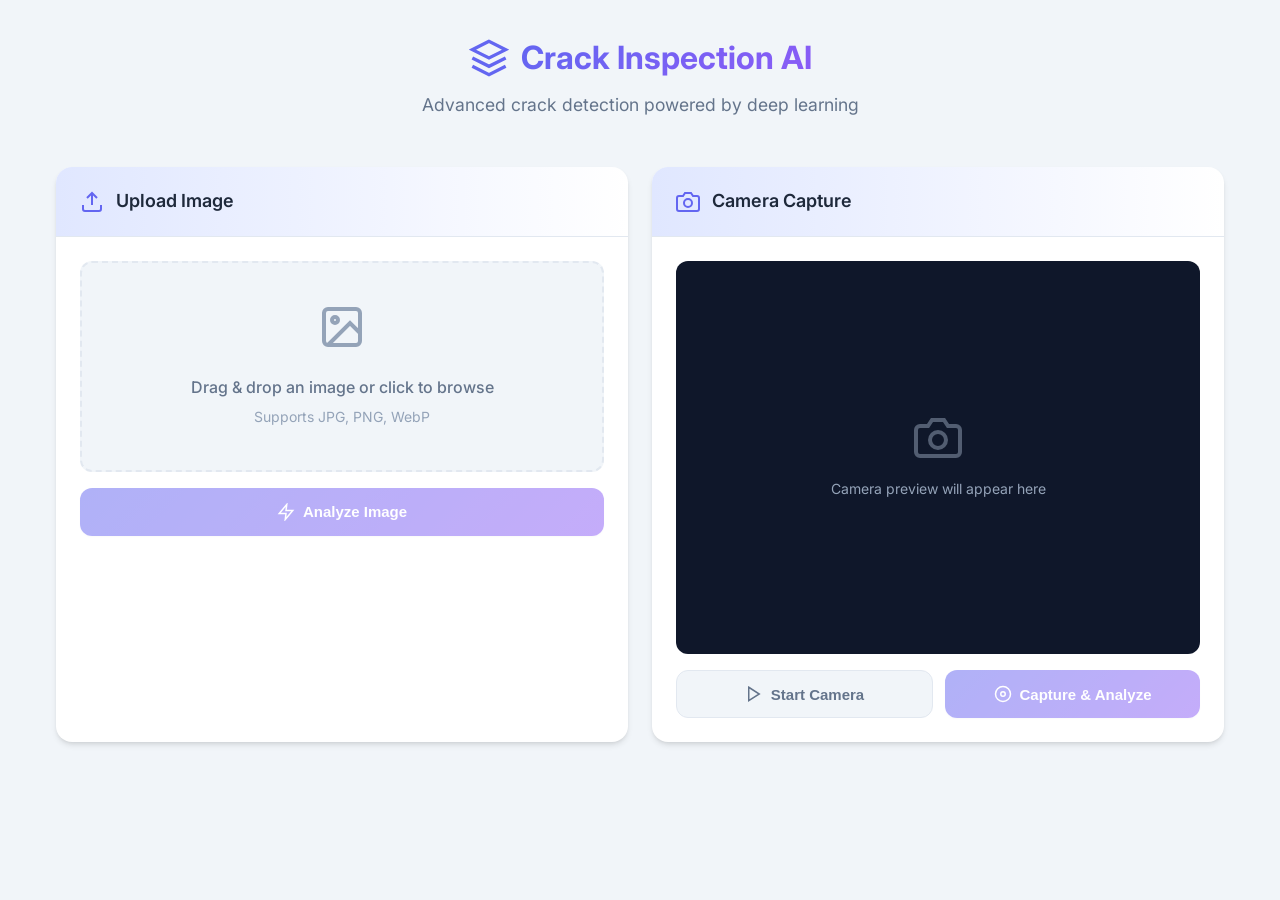
==== webapp/index.html @ b61a6957 "cross fix and web app" ====
<!DOCTYPE html>
<html lang="en">
<head>
    <meta charset="UTF-8">
    <meta name="viewport" content="width=device-width, initial-scale=1.0">
    <title>Crack Inspection AI</title>
    <link rel="stylesheet" href="styles.css">
    <link rel="preconnect" href="https://fonts.googleapis.com">
    <link rel="preconnect" href="https://fonts.gstatic.com" crossorigin>
    <link href="https://fonts.googleapis.com/css2?family=Inter:wght@400;500;600;700&display=swap" rel="stylesheet">
</head>
<body>
    <div class="container">
        <header class="header">
            <div class="logo">
                <svg class="logo-icon" viewBox="0 0 24 24" fill="none" stroke="currentColor" stroke-width="2">
                    <path d="M12 2L2 7l10 5 10-5-10-5z"/>
                    <path d="M2 17l10 5 10-5"/>
                    <path d="M2 12l10 5 10-5"/>
                </svg>
                <h1>Crack Inspection AI</h1>
            </div>
            <p class="subtitle">Advanced crack detection powered by deep learning</p>
        </header>

        <main class="main-content">
            <div class="cards-grid">
                <!-- Upload Section -->
                <div class="card">
                    <div class="card-header">
                        <svg class="card-icon" viewBox="0 0 24 24" fill="none" stroke="currentColor" stroke-width="2">
                            <path d="M21 15v4a2 2 0 0 1-2 2H5a2 2 0 0 1-2-2v-4"/>
                            <polyline points="17 8 12 3 7 8"/>
                            <line x1="12" y1="3" x2="12" y2="15"/>
                        </svg>
                        <h2>Upload Image</h2>
                    </div>
                    <div class="card-body">
                        <div class="upload-area" id="uploadArea">
                            <input type="file" id="fileInput" accept="image/*" hidden>
                            <svg class="upload-icon" viewBox="0 0 24 24" fill="none" stroke="currentColor" stroke-width="2">
                                <rect x="3" y="3" width="18" height="18" rx="2" ry="2"/>
                                <circle cx="8.5" cy="8.5" r="1.5"/>
                                <polyline points="21 15 16 10 5 21"/>
                            </svg>
                            <p>Drag & drop an image or click to browse</p>
                            <span class="upload-hint">Supports JPG, PNG, WebP</span>
                        </div>
                        <div class="preview-container" id="uploadPreview" hidden>
                            <img id="previewImage" alt="Preview">
                            <button class="btn btn-secondary btn-small" id="clearUpload">
                                <svg viewBox="0 0 24 24" fill="none" stroke="currentColor" stroke-width="2">
                                    <line x1="18" y1="6" x2="6" y2="18"/>
                                    <line x1="6" y1="6" x2="18" y2="18"/>
                                </svg>
                                Clear
                            </button>
                        </div>
                        <button class="btn btn-primary" id="analyzeUpload" disabled>
                            <svg viewBox="0 0 24 24" fill="none" stroke="currentColor" stroke-width="2">
                                <polygon points="13 2 3 14 12 14 11 22 21 10 12 10 13 2"/>
                            </svg>
                            Analyze Image
                        </button>
                    </div>
                </div>

                <!-- Camera Section -->
                <div class="card">
                    <div class="card-header">
                        <svg class="card-icon" viewBox="0 0 24 24" fill="none" stroke="currentColor" stroke-width="2">
                            <path d="M23 19a2 2 0 0 1-2 2H3a2 2 0 0 1-2-2V8a2 2 0 0 1 2-2h4l2-3h6l2 3h4a2 2 0 0 1 2 2z"/>
                            <circle cx="12" cy="13" r="4"/>
                        </svg>
                        <h2>Camera Capture</h2>
                    </div>
                    <div class="card-body">
                        <div class="camera-container">
                            <video id="cameraPreview" autoplay playsinline></video>
                            <canvas id="cameraCanvas" hidden></canvas>
                            <div class="camera-placeholder" id="cameraPlaceholder">
                                <svg viewBox="0 0 24 24" fill="none" stroke="currentColor" stroke-width="2">
                                    <path d="M23 19a2 2 0 0 1-2 2H3a2 2 0 0 1-2-2V8a2 2 0 0 1 2-2h4l2-3h6l2 3h4a2 2 0 0 1 2 2z"/>
                                    <circle cx="12" cy="13" r="4"/>
                                </svg>
                                <p>Camera preview will appear here</p>
                            </div>
                        </div>
                        <div class="camera-controls">
                            <button class="btn btn-secondary" id="startCamera">
                                <svg viewBox="0 0 24 24" fill="none" stroke="currentColor" stroke-width="2">
                                    <polygon points="5 3 19 12 5 21 5 3"/>
                                </svg>
                                Start Camera
                            </button>
                            <button class="btn btn-primary" id="captureAnalyze" disabled>
                                <svg viewBox="0 0 24 24" fill="none" stroke="currentColor" stroke-width="2">
                                    <circle cx="12" cy="12" r="10"/>
                                    <circle cx="12" cy="12" r="3"/>
                                </svg>
                                Capture & Analyze
                            </button>
                        </div>
                    </div>
                </div>
            </div>

            <!-- Results Section -->
            <div class="card result-card" id="resultCard" hidden>
                <div class="card-header">
                    <svg class="card-icon" viewBox="0 0 24 24" fill="none" stroke="currentColor" stroke-width="2">
                        <path d="M22 11.08V12a10 10 0 1 1-5.93-9.14"/>
                        <polyline points="22 4 12 14.01 9 11.01"/>
                    </svg>
                    <h2>Detection Result</h2>
                </div>
                <div class="card-body">
                    <div class="result-image-container">
                        <img id="resultImage" alt="Detection Result">
                    </div>
                    <button class="btn btn-secondary" id="downloadResult">
                        <svg viewBox="0 0 24 24" fill="none" stroke="currentColor" stroke-width="2">
                            <path d="M21 15v4a2 2 0 0 1-2 2H5a2 2 0 0 1-2-2v-4"/>
                            <polyline points="7 10 12 15 17 10"/>
                            <line x1="12" y1="15" x2="12" y2="3"/>
                        </svg>
                        Download Result
                    </button>
                </div>
            </div>
        </main>

        <!-- Loading Overlay -->
        <div class="loading-overlay" id="loadingOverlay" hidden>
            <div class="loading-content">
                <div class="spinner"></div>
                <p>Analyzing image...</p>
                <span>This may take a few seconds</span>
            </div>
        </div>

        <!-- Error Toast -->
        <div class="toast" id="errorToast" hidden>
            <svg viewBox="0 0 24 24" fill="none" stroke="currentColor" stroke-width="2">
                <circle cx="12" cy="12" r="10"/>
                <line x1="15" y1="9" x2="9" y2="15"/>
                <line x1="9" y1="9" x2="15" y2="15"/>
            </svg>
            <span id="errorMessage">An error occurred</span>
        </div>
    </div>

    <script src="script.js"></script>
</body>
</html>
---- webapp/styles.css ----
/* CSS Variables */
:root {
    --primary: #6366f1;
    --primary-hover: #4f46e5;
    --primary-light: #e0e7ff;
    --secondary: #64748b;
    --secondary-hover: #475569;
    --success: #10b981;
    --error: #ef4444;
    --background: #f1f5f9;
    --surface: #ffffff;
    --text-primary: #1e293b;
    --text-secondary: #64748b;
    --text-muted: #94a3b8;
    --border: #e2e8f0;
    --shadow-sm: 0 1px 2px 0 rgb(0 0 0 / 0.05);
    --shadow: 0 4px 6px -1px rgb(0 0 0 / 0.1), 0 2px 4px -2px rgb(0 0 0 / 0.1);
    --shadow-lg: 0 10px 15px -3px rgb(0 0 0 / 0.1), 0 4px 6px -4px rgb(0 0 0 / 0.1);
    --shadow-xl: 0 20px 25px -5px rgb(0 0 0 / 0.1), 0 8px 10px -6px rgb(0 0 0 / 0.1);
    --radius: 12px;
    --radius-lg: 16px;
    --transition: all 0.2s ease;
}

/* Reset & Base */
*, *::before, *::after {
    box-sizing: border-box;
    margin: 0;
    padding: 0;
}

html {
    font-size: 16px;
    -webkit-font-smoothing: antialiased;
    -moz-osx-font-smoothing: grayscale;
}

body {
    font-family: 'Inter', -apple-system, BlinkMacSystemFont, 'Segoe UI', Roboto, sans-serif;
    background: var(--background);
    color: var(--text-primary);
    line-height: 1.6;
    min-height: 100vh;
}

/* Container */
.container {
    max-width: 1200px;
    margin: 0 auto;
    padding: 2rem 1rem;
}

/* Header */
.header {
    text-align: center;
    margin-bottom: 3rem;
}

.logo {
    display: flex;
    align-items: center;
    justify-content: center;
    gap: 0.75rem;
    margin-bottom: 0.5rem;
}

.logo-icon {
    width: 40px;
    height: 40px;
    color: var(--primary);
}

.logo h1 {
    font-size: 2rem;
    font-weight: 700;
    background: linear-gradient(135deg, var(--primary) 0%, #8b5cf6 100%);
    -webkit-background-clip: text;
    -webkit-text-fill-color: transparent;
    background-clip: text;
}

.subtitle {
    color: var(--text-secondary);
    font-size: 1.1rem;
}

/* Main Content */
.main-content {
    display: flex;
    flex-direction: column;
    gap: 2rem;
}

/* Cards Grid */
.cards-grid {
    display: grid;
    grid-template-columns: repeat(auto-fit, minmax(320px, 1fr));
    gap: 1.5rem;
}

/* Card */
.card {
    background: var(--surface);
    border-radius: var(--radius-lg);
    box-shadow: var(--shadow);
    overflow: hidden;
    transition: var(--transition);
}

.card:hover {
    box-shadow: var(--shadow-lg);
}

.card-header {
    display: flex;
    align-items: center;
    gap: 0.75rem;
    padding: 1.25rem 1.5rem;
    border-bottom: 1px solid var(--border);
    background: linear-gradient(to right, var(--primary-light), transparent);
}

.card-icon {
    width: 24px;
    height: 24px;
    color: var(--primary);
}

.card-header h2 {
    font-size: 1.125rem;
    font-weight: 600;
    color: var(--text-primary);
}

.card-body {
    padding: 1.5rem;
    display: flex;
    flex-direction: column;
    gap: 1rem;
}

/* Upload Area */
.upload-area {
    border: 2px dashed var(--border);
    border-radius: var(--radius);
    padding: 2.5rem 1.5rem;
    text-align: center;
    cursor: pointer;
    transition: var(--transition);
    background: var(--background);
}

.upload-area:hover {
    border-color: var(--primary);
    background: var(--primary-light);
}

.upload-area.dragover {
    border-color: var(--primary);
    background: var(--primary-light);
    transform: scale(1.02);
}

.upload-icon {
    width: 48px;
    height: 48px;
    color: var(--text-muted);
    margin-bottom: 1rem;
}

.upload-area p {
    color: var(--text-secondary);
    font-weight: 500;
    margin-bottom: 0.25rem;
}

.upload-hint {
    font-size: 0.875rem;
    color: var(--text-muted);
}

/* Preview Container */
.preview-container {
    position: relative;
    border-radius: var(--radius);
    overflow: hidden;
    background: var(--background);
}

.preview-container img {
    width: 100%;
    height: 200px;
    object-fit: contain;
    display: block;
}

.preview-container .btn-small {
    position: absolute;
    top: 0.5rem;
    right: 0.5rem;
}

/* Camera */
.camera-container {
    position: relative;
    border-radius: var(--radius);
    overflow: hidden;
    background: #0f172a;
    aspect-ratio: 4/3;
}

.camera-container video {
    width: 100%;
    height: 100%;
    object-fit: cover;
    display: block;
}

.camera-placeholder {
    position: absolute;
    inset: 0;
    display: flex;
    flex-direction: column;
    align-items: center;
    justify-content: center;
    color: var(--text-muted);
}

.camera-placeholder svg {
    width: 48px;
    height: 48px;
    margin-bottom: 1rem;
    opacity: 0.5;
}

.camera-placeholder p {
    font-size: 0.875rem;
}

.camera-controls {
    display: flex;
    gap: 0.75rem;
}

.camera-controls .btn {
    flex: 1;
}

/* Buttons */
.btn {
    display: inline-flex;
    align-items: center;
    justify-content: center;
    gap: 0.5rem;
    padding: 0.875rem 1.5rem;
    font-size: 0.9375rem;
    font-weight: 600;
    border: none;
    border-radius: var(--radius);
    cursor: pointer;
    transition: var(--transition);
    text-decoration: none;
    min-height: 48px;
}

.btn svg {
    width: 18px;
    height: 18px;
}

.btn-primary {
    background: linear-gradient(135deg, var(--primary) 0%, #8b5cf6 100%);
    color: white;
    box-shadow: var(--shadow-sm);
}

.btn-primary:hover:not(:disabled) {
    transform: translateY(-2px);
    box-shadow: var(--shadow);
}

.btn-primary:active:not(:disabled) {
    transform: translateY(0);
}

.btn-secondary {
    background: var(--background);
    color: var(--text-secondary);
    border: 1px solid var(--border);
}

.btn-secondary:hover:not(:disabled) {
    background: var(--border);
    color: var(--text-primary);
}

.btn-small {
    padding: 0.5rem 0.75rem;
    font-size: 0.8125rem;
    min-height: auto;
}

.btn-small svg {
    width: 14px;
    height: 14px;
}

.btn:disabled {
    opacity: 0.5;
    cursor: not-allowed;
}

/* Result Card */
.result-card {
    border: 2px solid var(--success);
}

.result-card .card-header {
    background: linear-gradient(to right, #d1fae5, transparent);
}

.result-card .card-icon {
    color: var(--success);
}

.result-image-container {
    border-radius: var(--radius);
    overflow: hidden;
    background: var(--background);
}

.result-image-container img {
    width: 100%;
    max-height: 500px;
    object-fit: contain;
    display: block;
}

/* Loading Overlay */
.loading-overlay {
    position: fixed;
    inset: 0;
    background: rgba(15, 23, 42, 0.8);
    backdrop-filter: blur(4px);
    display: flex;
    align-items: center;
    justify-content: center;
    z-index: 1000;
}

.loading-overlay[hidden] {
    display: none;
}

.loading-content {
    background: var(--surface);
    padding: 2.5rem;
    border-radius: var(--radius-lg);
    text-align: center;
    box-shadow: var(--shadow-xl);
}

.spinner {
    width: 48px;
    height: 48px;
    border: 4px solid var(--border);
    border-top-color: var(--primary);
    border-radius: 50%;
    animation: spin 1s linear infinite;
    margin: 0 auto 1rem;
}

@keyframes spin {
    to {
        transform: rotate(360deg);
    }
}

.loading-content p {
    font-weight: 600;
    color: var(--text-primary);
    margin-bottom: 0.25rem;
}

.loading-content span {
    font-size: 0.875rem;
    color: var(--text-muted);
}

/* Toast */
.toast {
    position: fixed;
    bottom: 2rem;
    left: 50%;
    transform: translateX(-50%);
    background: var(--error);
    color: white;
    padding: 1rem 1.5rem;
    border-radius: var(--radius);
    display: flex;
    align-items: center;
    gap: 0.75rem;
    box-shadow: var(--shadow-lg);
    z-index: 1001;
    animation: slideUp 0.3s ease;
}

.toast[hidden] {
    display: none;
}

.toast svg {
    width: 20px;
    height: 20px;
    flex-shrink: 0;
}

@keyframes slideUp {
    from {
        transform: translateX(-50%) translateY(100%);
        opacity: 0;
    }
    to {
        transform: translateX(-50%) translateY(0);
        opacity: 1;
    }
}

/* Responsive */
@media (max-width: 768px) {
    .container {
        padding: 1.5rem 1rem;
    }

    .header {
        margin-bottom: 2rem;
    }

    .logo h1 {
        font-size: 1.5rem;
    }

    .logo-icon {
        width: 32px;
        height: 32px;
    }

    .subtitle {
        font-size: 0.9375rem;
    }

    .cards-grid {
        grid-template-columns: 1fr;
    }

    .card-header {
        padding: 1rem 1.25rem;
    }

    .card-body {
        padding: 1.25rem;
    }

    .upload-area {
        padding: 2rem 1rem;
    }

    .camera-controls {
        flex-direction: column;
    }

    .btn {
        padding: 1rem 1.25rem;
    }
}

@media (max-width: 480px) {
    .logo {
        flex-direction: column;
        gap: 0.5rem;
    }

    .toast {
        left: 1rem;
        right: 1rem;
        transform: none;
        bottom: 1rem;
    }

    @keyframes slideUp {
        from {
            transform: translateY(100%);
            opacity: 0;
        }
        to {
            transform: translateY(0);
            opacity: 1;
        }
    }
}

/* Accessibility */
@media (prefers-reduced-motion: reduce) {
    *, *::before, *::after {
        animation-duration: 0.01ms !important;
        animation-iteration-count: 1 !important;
        transition-duration: 0.01ms !important;
    }
}

/* Focus States */
.btn:focus-visible,
.upload-area:focus-visible {
    outline: 2px solid var(--primary);
    outline-offset: 2px;
}

/* Dark Mode Support */
@media (prefers-color-scheme: dark) {
    :root {
        --background: #0f172a;
        --surface: #1e293b;
        --text-primary: #f1f5f9;
        --text-secondary: #94a3b8;
        --text-muted: #64748b;
        --border: #334155;
        --primary-light: rgba(99, 102, 241, 0.2);
    }

    .camera-container {
        background: #020617;
    }

    .result-card .card-header {
        background: linear-gradient(to right, rgba(16, 185, 129, 0.2), transparent);
    }
}
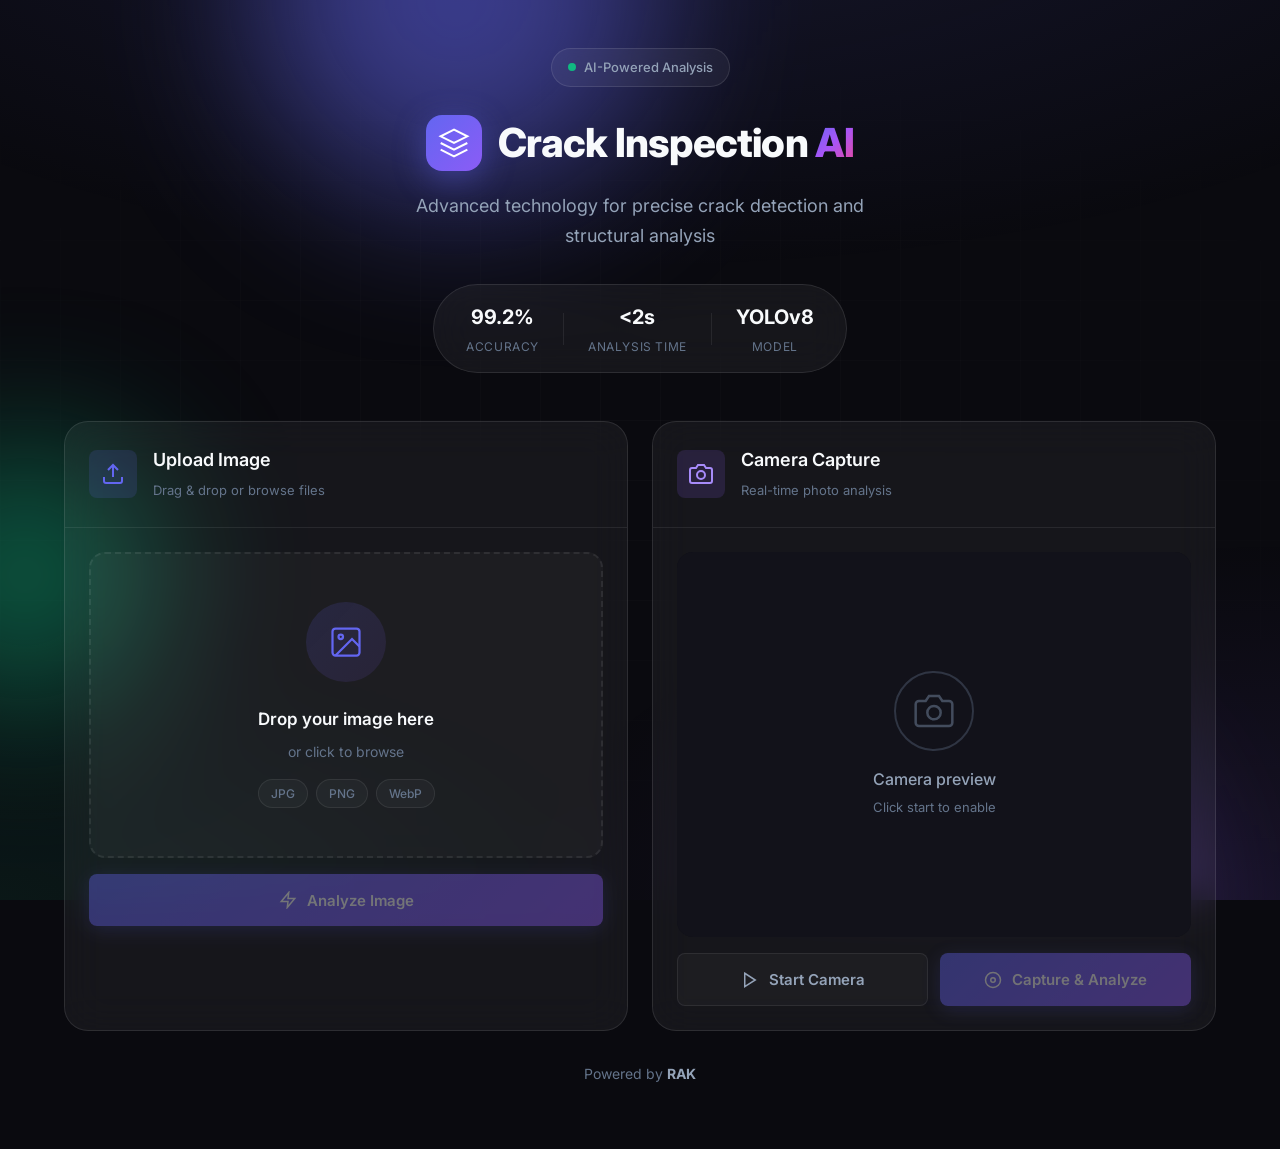
==== commit e0d5db39: "Dockerize Web App and API" ====
--- a/webapp/index.html
+++ b/webapp/index.html
@@ -1,155 +1,318 @@
-<!DOCTYPE html>
+<!doctype html>
 <html lang="en">
-<head>
-    <meta charset="UTF-8">
-    <meta name="viewport" content="width=device-width, initial-scale=1.0">
-    <title>Crack Inspection AI</title>
-    <link rel="stylesheet" href="styles.css">
-    <link rel="preconnect" href="https://fonts.googleapis.com">
-    <link rel="preconnect" href="https://fonts.gstatic.com" crossorigin>
-    <link href="https://fonts.googleapis.com/css2?family=Inter:wght@400;500;600;700&display=swap" rel="stylesheet">
-</head>
-<body>
+  <head>
+    <meta charset="UTF-8" />
+    <meta name="viewport" content="width=device-width, initial-scale=1.0" />
+    <title>Crack Inspection AI - Intelligent Defect Detection</title>
+    <link rel="stylesheet" href="styles.css" />
+    <link rel="preconnect" href="https://fonts.googleapis.com" />
+    <link rel="preconnect" href="https://fonts.gstatic.com" crossorigin />
+    <link
+      href="https://fonts.googleapis.com/css2?family=Inter:wght@300;400;500;600;700;800&display=swap"
+      rel="stylesheet"
+    />
+  </head>
+  <body>
+    <!-- Animated Background -->
+    <div class="bg-animation">
+      <div class="bg-gradient"></div>
+      <div class="bg-grid"></div>
+      <div class="floating-orbs">
+        <div class="orb orb-1"></div>
+        <div class="orb orb-2"></div>
+        <div class="orb orb-3"></div>
+      </div>
+    </div>
+
     <div class="container">
-        <header class="header">
-            <div class="logo">
-                <svg class="logo-icon" viewBox="0 0 24 24" fill="none" stroke="currentColor" stroke-width="2">
-                    <path d="M12 2L2 7l10 5 10-5-10-5z"/>
-                    <path d="M2 17l10 5 10-5"/>
-                    <path d="M2 12l10 5 10-5"/>
-                </svg>
-                <h1>Crack Inspection AI</h1>
-            </div>
-            <p class="subtitle">Advanced crack detection powered by deep learning</p>
-        </header>
-
-        <main class="main-content">
-            <div class="cards-grid">
-                <!-- Upload Section -->
-                <div class="card">
-                    <div class="card-header">
-                        <svg class="card-icon" viewBox="0 0 24 24" fill="none" stroke="currentColor" stroke-width="2">
-                            <path d="M21 15v4a2 2 0 0 1-2 2H5a2 2 0 0 1-2-2v-4"/>
-                            <polyline points="17 8 12 3 7 8"/>
-                            <line x1="12" y1="3" x2="12" y2="15"/>
-                        </svg>
-                        <h2>Upload Image</h2>
+      <!-- Header -->
+      <header class="header">
+        <div class="badge">
+          <span class="badge-dot"></span>
+          AI-Powered Analysis
+        </div>
+        <div class="logo">
+          <div class="logo-icon-wrapper">
+            <svg
+              class="logo-icon"
+              viewBox="0 0 24 24"
+              fill="none"
+              stroke="currentColor"
+              stroke-width="1.5"
+            >
+              <path d="M12 2L2 7l10 5 10-5-10-5z" />
+              <path d="M2 17l10 5 10-5" />
+              <path d="M2 12l10 5 10-5" />
+            </svg>
+          </div>
+          <h1>Crack Inspection <span>AI</span></h1>
+        </div>
+        <p class="subtitle">
+          Advanced technology for precise crack detection and structural analysis
+        </p>
+
+        <!-- Stats -->
+        <div class="stats-bar">
+          <div class="stat">
+            <span class="stat-value">99.2%</span>
+            <span class="stat-label">Accuracy</span>
+          </div>
+          <div class="stat-divider"></div>
+          <div class="stat">
+            <span class="stat-value">&lt;2s</span>
+            <span class="stat-label">Analysis Time</span>
+          </div>
+          <div class="stat-divider"></div>
+          <div class="stat">
+            <span class="stat-value">YOLOv8</span>
+            <span class="stat-label">Model</span>
+          </div>
+        </div>
+      </header>
+
+      <main class="main-content">
+        <div class="cards-grid">
+          <!-- Upload Section -->
+          <div class="card glass-card">
+            <div class="card-glow"></div>
+            <div class="card-header">
+              <div class="card-icon-wrapper">
+                <svg
+                  class="card-icon"
+                  viewBox="0 0 24 24"
+                  fill="none"
+                  stroke="currentColor"
+                  stroke-width="2"
+                >
+                  <path d="M21 15v4a2 2 0 0 1-2 2H5a2 2 0 0 1-2-2v-4" />
+                  <polyline points="17 8 12 3 7 8" />
+                  <line x1="12" y1="3" x2="12" y2="15" />
+                </svg>
+              </div>
+              <div class="card-title-group">
+                <h2>Upload Image</h2>
+                <span class="card-subtitle">Drag & drop or browse files</span>
+              </div>
+            </div>
+            <div class="card-body">
+              <div class="upload-area" id="uploadArea">
+                <input type="file" id="fileInput" accept="image/*" hidden />
+                <div class="upload-icon-wrapper">
+                  <svg
+                    class="upload-icon"
+                    viewBox="0 0 24 24"
+                    fill="none"
+                    stroke="currentColor"
+                    stroke-width="1.5"
+                  >
+                    <rect x="3" y="3" width="18" height="18" rx="2" ry="2" />
+                    <circle cx="8.5" cy="8.5" r="1.5" />
+                    <polyline points="21 15 16 10 5 21" />
+                  </svg>
+                  <div class="upload-pulse"></div>
+                </div>
+                <p>Drop your image here</p>
+                <span class="upload-hint">or click to browse</span>
+                <div class="upload-formats">
+                  <span class="format-tag">JPG</span>
+                  <span class="format-tag">PNG</span>
+                  <span class="format-tag">WebP</span>
+                </div>
+              </div>
+              <div class="preview-container" id="uploadPreview" hidden>
+                <img id="previewImage" alt="Preview" />
+                <div class="preview-overlay">
+                  <button class="btn-icon" id="clearUpload" title="Remove image">
+                    <svg viewBox="0 0 24 24" fill="none" stroke="currentColor" stroke-width="2">
+                      <line x1="18" y1="6" x2="6" y2="18" />
+                      <line x1="6" y1="6" x2="18" y2="18" />
+                    </svg>
+                  </button>
+                </div>
+              </div>
+              <button class="btn btn-primary btn-glow" id="analyzeUpload" disabled>
+                <svg viewBox="0 0 24 24" fill="none" stroke="currentColor" stroke-width="2">
+                  <polygon points="13 2 3 14 12 14 11 22 21 10 12 10 13 2" />
+                </svg>
+                <span>Analyze Image</span>
+                <div class="btn-shine"></div>
+              </button>
+            </div>
+          </div>
+
+          <!-- Camera Section -->
+          <div class="card glass-card">
+            <div class="card-glow"></div>
+            <div class="card-header">
+              <div class="card-icon-wrapper camera-icon">
+                <svg
+                  class="card-icon"
+                  viewBox="0 0 24 24"
+                  fill="none"
+                  stroke="currentColor"
+                  stroke-width="2"
+                >
+                  <path
+                    d="M23 19a2 2 0 0 1-2 2H3a2 2 0 0 1-2-2V8a2 2 0 0 1 2-2h4l2-3h6l2 3h4a2 2 0 0 1 2 2z"
+                  />
+                  <circle cx="12" cy="13" r="4" />
+                </svg>
+              </div>
+              <div class="card-title-group">
+                <h2>Camera Capture</h2>
+                <span class="card-subtitle">Real-time photo analysis</span>
+              </div>
+            </div>
+            <div class="card-body">
+              <div class="camera-container">
+                <video id="cameraPreview" autoplay playsinline></video>
+                <canvas id="cameraCanvas" hidden></canvas>
+                <div class="camera-frame">
+                  <div class="frame-corner tl"></div>
+                  <div class="frame-corner tr"></div>
+                  <div class="frame-corner bl"></div>
+                  <div class="frame-corner br"></div>
+                </div>
+                <div class="camera-placeholder" id="cameraPlaceholder">
+                  <div class="camera-icon-animated">
+                    <svg viewBox="0 0 24 24" fill="none" stroke="currentColor" stroke-width="1.5">
+                      <path
+                        d="M23 19a2 2 0 0 1-2 2H3a2 2 0 0 1-2-2V8a2 2 0 0 1 2-2h4l2-3h6l2 3h4a2 2 0 0 1 2 2z"
+                      />
+                      <circle cx="12" cy="13" r="4" />
+                    </svg>
+                    <div class="camera-rings">
+                      <div class="ring ring-1"></div>
+                      <div class="ring ring-2"></div>
                     </div>
-                    <div class="card-body">
-                        <div class="upload-area" id="uploadArea">
-                            <input type="file" id="fileInput" accept="image/*" hidden>
-                            <svg class="upload-icon" viewBox="0 0 24 24" fill="none" stroke="currentColor" stroke-width="2">
-                                <rect x="3" y="3" width="18" height="18" rx="2" ry="2"/>
-                                <circle cx="8.5" cy="8.5" r="1.5"/>
-                                <polyline points="21 15 16 10 5 21"/>
-                            </svg>
-                            <p>Drag & drop an image or click to browse</p>
-                            <span class="upload-hint">Supports JPG, PNG, WebP</span>
-                        </div>
-                        <div class="preview-container" id="uploadPreview" hidden>
-                            <img id="previewImage" alt="Preview">
-                            <button class="btn btn-secondary btn-small" id="clearUpload">
-                                <svg viewBox="0 0 24 24" fill="none" stroke="currentColor" stroke-width="2">
-                                    <line x1="18" y1="6" x2="6" y2="18"/>
-                                    <line x1="6" y1="6" x2="18" y2="18"/>
-                                </svg>
-                                Clear
-                            </button>
-                        </div>
-                        <button class="btn btn-primary" id="analyzeUpload" disabled>
-                            <svg viewBox="0 0 24 24" fill="none" stroke="currentColor" stroke-width="2">
-                                <polygon points="13 2 3 14 12 14 11 22 21 10 12 10 13 2"/>
-                            </svg>
-                            Analyze Image
-                        </button>
-                    </div>
-                </div>
-
-                <!-- Camera Section -->
-                <div class="card">
-                    <div class="card-header">
-                        <svg class="card-icon" viewBox="0 0 24 24" fill="none" stroke="currentColor" stroke-width="2">
-                            <path d="M23 19a2 2 0 0 1-2 2H3a2 2 0 0 1-2-2V8a2 2 0 0 1 2-2h4l2-3h6l2 3h4a2 2 0 0 1 2 2z"/>
-                            <circle cx="12" cy="13" r="4"/>
-                        </svg>
-                        <h2>Camera Capture</h2>
-                    </div>
-                    <div class="card-body">
-                        <div class="camera-container">
-                            <video id="cameraPreview" autoplay playsinline></video>
-                            <canvas id="cameraCanvas" hidden></canvas>
-                            <div class="camera-placeholder" id="cameraPlaceholder">
-                                <svg viewBox="0 0 24 24" fill="none" stroke="currentColor" stroke-width="2">
-                                    <path d="M23 19a2 2 0 0 1-2 2H3a2 2 0 0 1-2-2V8a2 2 0 0 1 2-2h4l2-3h6l2 3h4a2 2 0 0 1 2 2z"/>
-                                    <circle cx="12" cy="13" r="4"/>
-                                </svg>
-                                <p>Camera preview will appear here</p>
-                            </div>
-                        </div>
-                        <div class="camera-controls">
-                            <button class="btn btn-secondary" id="startCamera">
-                                <svg viewBox="0 0 24 24" fill="none" stroke="currentColor" stroke-width="2">
-                                    <polygon points="5 3 19 12 5 21 5 3"/>
-                                </svg>
-                                Start Camera
-                            </button>
-                            <button class="btn btn-primary" id="captureAnalyze" disabled>
-                                <svg viewBox="0 0 24 24" fill="none" stroke="currentColor" stroke-width="2">
-                                    <circle cx="12" cy="12" r="10"/>
-                                    <circle cx="12" cy="12" r="3"/>
-                                </svg>
-                                Capture & Analyze
-                            </button>
-                        </div>
-                    </div>
-                </div>
-            </div>
-
-            <!-- Results Section -->
-            <div class="card result-card" id="resultCard" hidden>
-                <div class="card-header">
-                    <svg class="card-icon" viewBox="0 0 24 24" fill="none" stroke="currentColor" stroke-width="2">
-                        <path d="M22 11.08V12a10 10 0 1 1-5.93-9.14"/>
-                        <polyline points="22 4 12 14.01 9 11.01"/>
-                    </svg>
-                    <h2>Detection Result</h2>
-                </div>
-                <div class="card-body">
-                    <div class="result-image-container">
-                        <img id="resultImage" alt="Detection Result">
-                    </div>
-                    <button class="btn btn-secondary" id="downloadResult">
-                        <svg viewBox="0 0 24 24" fill="none" stroke="currentColor" stroke-width="2">
-                            <path d="M21 15v4a2 2 0 0 1-2 2H5a2 2 0 0 1-2-2v-4"/>
-                            <polyline points="7 10 12 15 17 10"/>
-                            <line x1="12" y1="15" x2="12" y2="3"/>
-                        </svg>
-                        Download Result
-                    </button>
-                </div>
-            </div>
-        </main>
-
-        <!-- Loading Overlay -->
-        <div class="loading-overlay" id="loadingOverlay" hidden>
-            <div class="loading-content">
-                <div class="spinner"></div>
-                <p>Analyzing image...</p>
-                <span>This may take a few seconds</span>
-            </div>
-        </div>
-
-        <!-- Error Toast -->
-        <div class="toast" id="errorToast" hidden>
-            <svg viewBox="0 0 24 24" fill="none" stroke="currentColor" stroke-width="2">
-                <circle cx="12" cy="12" r="10"/>
-                <line x1="15" y1="9" x2="9" y2="15"/>
-                <line x1="9" y1="9" x2="15" y2="15"/>
-            </svg>
-            <span id="errorMessage">An error occurred</span>
-        </div>
+                  </div>
+                  <p>Camera preview</p>
+                  <span>Click start to enable</span>
+                </div>
+              </div>
+              <div class="camera-controls">
+                <button class="btn btn-secondary" id="startCamera">
+                  <svg viewBox="0 0 24 24" fill="none" stroke="currentColor" stroke-width="2">
+                    <polygon points="5 3 19 12 5 21 5 3" />
+                  </svg>
+                  <span>Start Camera</span>
+                </button>
+                <button class="btn btn-primary btn-glow" id="captureAnalyze" disabled>
+                  <svg viewBox="0 0 24 24" fill="none" stroke="currentColor" stroke-width="2">
+                    <circle cx="12" cy="12" r="10" />
+                    <circle cx="12" cy="12" r="3" />
+                  </svg>
+                  <span>Capture & Analyze</span>
+                  <div class="btn-shine"></div>
+                </button>
+              </div>
+            </div>
+          </div>
+        </div>
+
+        <!-- Results Section -->
+        <div class="card glass-card result-card" id="resultCard" hidden>
+          <div class="card-glow success-glow"></div>
+          <div class="card-header result-header">
+            <div class="card-icon-wrapper success-icon">
+              <svg
+                class="card-icon"
+                viewBox="0 0 24 24"
+                fill="none"
+                stroke="currentColor"
+                stroke-width="2"
+              >
+                <path d="M22 11.08V12a10 10 0 1 1-5.93-9.14" />
+                <polyline points="22 4 12 14.01 9 11.01" />
+              </svg>
+            </div>
+            <div class="card-title-group">
+              <h2>Detection Result</h2>
+              <span class="card-subtitle success-text">Analysis complete</span>
+            </div>
+            <div class="result-badge">
+              <svg viewBox="0 0 24 24" fill="none" stroke="currentColor" stroke-width="2">
+                <path d="M12 22s8-4 8-10V5l-8-3-8 3v7c0 6 8 10 8 10z" />
+              </svg>
+              Processed
+            </div>
+          </div>
+          <div class="card-body">
+            <div class="result-image-container">
+              <img id="resultImage" alt="Detection Result" />
+              <div class="result-overlay">
+                <div class="scan-line"></div>
+              </div>
+            </div>
+            <div class="result-actions">
+              <button class="btn btn-secondary" id="downloadResult">
+                <svg viewBox="0 0 24 24" fill="none" stroke="currentColor" stroke-width="2">
+                  <path d="M21 15v4a2 2 0 0 1-2 2H5a2 2 0 0 1-2-2v-4" />
+                  <polyline points="7 10 12 15 17 10" />
+                  <line x1="12" y1="15" x2="12" y2="3" />
+                </svg>
+                <span>Download Result</span>
+              </button>
+              <button class="btn btn-outline" id="newAnalysis">
+                <svg viewBox="0 0 24 24" fill="none" stroke="currentColor" stroke-width="2">
+                  <polyline points="23 4 23 10 17 10" />
+                  <path d="M20.49 15a9 9 0 1 1-2.12-9.36L23 10" />
+                </svg>
+                <span>New Analysis</span>
+              </button>
+            </div>
+          </div>
+        </div>
+      </main>
+
+      <!-- Footer -->
+      <footer class="footer">
+        <p>Powered by <strong>RAK</strong></p>
+      </footer>
+
+      <!-- Loading Overlay -->
+      <div class="loading-overlay" id="loadingOverlay" hidden>
+        <div class="loading-content">
+          <div class="ai-loader">
+            <div class="loader-ring"></div>
+            <div class="loader-ring"></div>
+            <div class="loader-ring"></div>
+            <div class="loader-core">
+              <svg viewBox="0 0 24 24" fill="none" stroke="currentColor" stroke-width="2">
+                <polygon points="13 2 3 14 12 14 11 22 21 10 12 10 13 2" />
+              </svg>
+            </div>
+          </div>
+          <h3>Analyzing Image</h3>
+          <p>AI is processing your image...</p>
+          <div class="loading-progress">
+            <div class="progress-bar"></div>
+          </div>
+        </div>
+      </div>
+
+      <!-- Toast Notifications -->
+      <div class="toast error-toast" id="errorToast" hidden>
+        <div class="toast-icon">
+          <svg viewBox="0 0 24 24" fill="none" stroke="currentColor" stroke-width="2">
+            <circle cx="12" cy="12" r="10" />
+            <line x1="15" y1="9" x2="9" y2="15" />
+            <line x1="9" y1="9" x2="15" y2="15" />
+          </svg>
+        </div>
+        <div class="toast-content">
+          <strong>Error</strong>
+          <span id="errorMessage">An error occurred</span>
+        </div>
+        <button class="toast-close" id="closeToast">
+          <svg viewBox="0 0 24 24" fill="none" stroke="currentColor" stroke-width="2">
+            <line x1="18" y1="6" x2="6" y2="18" />
+            <line x1="6" y1="6" x2="18" y2="18" />
+          </svg>
+        </button>
+      </div>
     </div>
 
     <script src="script.js"></script>
-</body>
+  </body>
 </html>
--- a/webapp/styles.css
+++ b/webapp/styles.css
@@ -1,537 +1,1230 @@
 /* CSS Variables */
 :root {
-    --primary: #6366f1;
-    --primary-hover: #4f46e5;
-    --primary-light: #e0e7ff;
-    --secondary: #64748b;
-    --secondary-hover: #475569;
-    --success: #10b981;
-    --error: #ef4444;
-    --background: #f1f5f9;
-    --surface: #ffffff;
-    --text-primary: #1e293b;
-    --text-secondary: #64748b;
-    --text-muted: #94a3b8;
-    --border: #e2e8f0;
-    --shadow-sm: 0 1px 2px 0 rgb(0 0 0 / 0.05);
-    --shadow: 0 4px 6px -1px rgb(0 0 0 / 0.1), 0 2px 4px -2px rgb(0 0 0 / 0.1);
-    --shadow-lg: 0 10px 15px -3px rgb(0 0 0 / 0.1), 0 4px 6px -4px rgb(0 0 0 / 0.1);
-    --shadow-xl: 0 20px 25px -5px rgb(0 0 0 / 0.1), 0 8px 10px -6px rgb(0 0 0 / 0.1);
-    --radius: 12px;
-    --radius-lg: 16px;
-    --transition: all 0.2s ease;
+  --primary: #6366f1;
+  --primary-hover: #4f46e5;
+  --primary-light: rgba(99, 102, 241, 0.15);
+  --primary-glow: rgba(99, 102, 241, 0.4);
+  --secondary: #64748b;
+  --secondary-hover: #475569;
+  --success: #10b981;
+  --success-light: rgba(16, 185, 129, 0.15);
+  --success-glow: rgba(16, 185, 129, 0.4);
+  --error: #ef4444;
+  --error-light: rgba(239, 68, 68, 0.15);
+  --warning: #f59e0b;
+  --background: #0a0a0f;
+  --background-secondary: #12121a;
+  --surface: rgba(255, 255, 255, 0.03);
+  --surface-hover: rgba(255, 255, 255, 0.06);
+  --glass: rgba(255, 255, 255, 0.05);
+  --glass-border: rgba(255, 255, 255, 0.1);
+  --text-primary: #f8fafc;
+  --text-secondary: #94a3b8;
+  --text-muted: #64748b;
+  --border: rgba(255, 255, 255, 0.08);
+  --shadow-color: rgba(0, 0, 0, 0.5);
+  --radius: 16px;
+  --radius-lg: 24px;
+  --radius-sm: 8px;
+  --transition: all 0.3s cubic-bezier(0.4, 0, 0.2, 1);
+  --transition-fast: all 0.15s ease;
 }
 
 /* Reset & Base */
-*, *::before, *::after {
-    box-sizing: border-box;
-    margin: 0;
-    padding: 0;
+*,
+*::before,
+*::after {
+  box-sizing: border-box;
+  margin: 0;
+  padding: 0;
 }
 
 html {
-    font-size: 16px;
-    -webkit-font-smoothing: antialiased;
-    -moz-osx-font-smoothing: grayscale;
+  font-size: 16px;
+  -webkit-font-smoothing: antialiased;
+  -moz-osx-font-smoothing: grayscale;
+  scroll-behavior: smooth;
 }
 
 body {
-    font-family: 'Inter', -apple-system, BlinkMacSystemFont, 'Segoe UI', Roboto, sans-serif;
-    background: var(--background);
-    color: var(--text-primary);
-    line-height: 1.6;
-    min-height: 100vh;
+  font-family:
+    "Inter",
+    -apple-system,
+    BlinkMacSystemFont,
+    "Segoe UI",
+    Roboto,
+    sans-serif;
+  background: var(--background);
+  color: var(--text-primary);
+  line-height: 1.6;
+  min-height: 100vh;
+  overflow-x: hidden;
+}
+
+/* Animated Background */
+.bg-animation {
+  position: fixed;
+  inset: 0;
+  z-index: -1;
+  overflow: hidden;
+}
+
+.bg-gradient {
+  position: absolute;
+  inset: 0;
+  background:
+    radial-gradient(ellipse 80% 50% at 50% -20%, rgba(99, 102, 241, 0.15), transparent),
+    radial-gradient(ellipse 60% 40% at 100% 100%, rgba(139, 92, 246, 0.1), transparent),
+    radial-gradient(ellipse 50% 30% at 0% 100%, rgba(16, 185, 129, 0.08), transparent);
+}
+
+.bg-grid {
+  position: absolute;
+  inset: 0;
+  background-image:
+    linear-gradient(rgba(255, 255, 255, 0.02) 1px, transparent 1px),
+    linear-gradient(90deg, rgba(255, 255, 255, 0.02) 1px, transparent 1px);
+  background-size: 60px 60px;
+  mask-image: radial-gradient(ellipse 80% 60% at 50% 50%, black, transparent);
+}
+
+.floating-orbs {
+  position: absolute;
+  inset: 0;
+  pointer-events: none;
+}
+
+.orb {
+  position: absolute;
+  border-radius: 50%;
+  filter: blur(80px);
+  opacity: 0.5;
+  animation: float 20s ease-in-out infinite;
+}
+
+.orb-1 {
+  width: 400px;
+  height: 400px;
+  background: var(--primary);
+  top: -200px;
+  left: 20%;
+  animation-delay: 0s;
+}
+
+.orb-2 {
+  width: 300px;
+  height: 300px;
+  background: #8b5cf6;
+  bottom: -150px;
+  right: 10%;
+  animation-delay: -7s;
+}
+
+.orb-3 {
+  width: 250px;
+  height: 250px;
+  background: var(--success);
+  top: 50%;
+  left: -100px;
+  animation-delay: -14s;
+}
+
+@keyframes float {
+  0%,
+  100% {
+    transform: translate(0, 0) scale(1);
+  }
+  25% {
+    transform: translate(50px, -30px) scale(1.1);
+  }
+  50% {
+    transform: translate(-30px, 50px) scale(0.95);
+  }
+  75% {
+    transform: translate(-50px, -20px) scale(1.05);
+  }
 }
 
 /* Container */
 .container {
-    max-width: 1200px;
-    margin: 0 auto;
-    padding: 2rem 1rem;
+  max-width: 1200px;
+  margin: 0 auto;
+  padding: 2rem 1.5rem;
+  position: relative;
+  z-index: 1;
 }
 
 /* Header */
 .header {
-    text-align: center;
-    margin-bottom: 3rem;
+  text-align: center;
+  margin-bottom: 3rem;
+  padding-top: 1rem;
+}
+
+.badge {
+  display: inline-flex;
+  align-items: center;
+  gap: 0.5rem;
+  padding: 0.5rem 1rem;
+  background: var(--glass);
+  border: 1px solid var(--glass-border);
+  border-radius: 50px;
+  font-size: 0.8125rem;
+  font-weight: 500;
+  color: var(--text-secondary);
+  margin-bottom: 1.5rem;
+  backdrop-filter: blur(10px);
+}
+
+.badge-dot {
+  width: 8px;
+  height: 8px;
+  background: var(--success);
+  border-radius: 50%;
+  animation: pulse 2s ease-in-out infinite;
+}
+
+@keyframes pulse {
+  0%,
+  100% {
+    opacity: 1;
+    transform: scale(1);
+  }
+  50% {
+    opacity: 0.5;
+    transform: scale(0.8);
+  }
 }
 
 .logo {
-    display: flex;
-    align-items: center;
-    justify-content: center;
-    gap: 0.75rem;
-    margin-bottom: 0.5rem;
+  display: flex;
+  align-items: center;
+  justify-content: center;
+  gap: 1rem;
+  margin-bottom: 1rem;
+}
+
+.logo-icon-wrapper {
+  width: 56px;
+  height: 56px;
+  display: flex;
+  align-items: center;
+  justify-content: center;
+  background: linear-gradient(135deg, var(--primary), #8b5cf6);
+  border-radius: var(--radius);
+  box-shadow: 0 8px 32px var(--primary-glow);
 }
 
 .logo-icon {
-    width: 40px;
-    height: 40px;
-    color: var(--primary);
+  width: 32px;
+  height: 32px;
+  color: white;
 }
 
 .logo h1 {
-    font-size: 2rem;
-    font-weight: 700;
-    background: linear-gradient(135deg, var(--primary) 0%, #8b5cf6 100%);
-    -webkit-background-clip: text;
-    -webkit-text-fill-color: transparent;
-    background-clip: text;
+  font-size: 2.5rem;
+  font-weight: 800;
+  color: var(--text-primary);
+  letter-spacing: -0.02em;
+}
+
+.logo h1 span {
+  background: linear-gradient(135deg, var(--primary) 0%, #a855f7 50%, #ec4899 100%);
+  -webkit-background-clip: text;
+  -webkit-text-fill-color: transparent;
+  background-clip: text;
 }
 
 .subtitle {
-    color: var(--text-secondary);
-    font-size: 1.1rem;
+  color: var(--text-secondary);
+  font-size: 1.125rem;
+  max-width: 500px;
+  margin: 0 auto 2rem;
+  line-height: 1.7;
+}
+
+/* Stats Bar */
+.stats-bar {
+  display: inline-flex;
+  align-items: center;
+  gap: 1.5rem;
+  padding: 1rem 2rem;
+  background: var(--glass);
+  border: 1px solid var(--glass-border);
+  border-radius: 60px;
+  backdrop-filter: blur(20px);
+}
+
+.stat {
+  display: flex;
+  flex-direction: column;
+  align-items: center;
+  gap: 0.25rem;
+}
+
+.stat-value {
+  font-size: 1.25rem;
+  font-weight: 700;
+  color: var(--text-primary);
+}
+
+.stat-label {
+  font-size: 0.75rem;
+  color: var(--text-muted);
+  text-transform: uppercase;
+  letter-spacing: 0.05em;
+}
+
+.stat-divider {
+  width: 1px;
+  height: 32px;
+  background: var(--border);
 }
 
 /* Main Content */
 .main-content {
-    display: flex;
-    flex-direction: column;
-    gap: 2rem;
+  display: flex;
+  flex-direction: column;
+  gap: 2rem;
 }
 
 /* Cards Grid */
 .cards-grid {
-    display: grid;
-    grid-template-columns: repeat(auto-fit, minmax(320px, 1fr));
-    gap: 1.5rem;
-}
-
-/* Card */
-.card {
-    background: var(--surface);
-    border-radius: var(--radius-lg);
-    box-shadow: var(--shadow);
-    overflow: hidden;
-    transition: var(--transition);
-}
-
-.card:hover {
-    box-shadow: var(--shadow-lg);
+  display: grid;
+  grid-template-columns: repeat(auto-fit, minmax(340px, 1fr));
+  gap: 1.5rem;
+}
+
+/* Glass Card */
+.glass-card {
+  position: relative;
+  background: var(--glass);
+  border: 1px solid var(--glass-border);
+  border-radius: var(--radius-lg);
+  backdrop-filter: blur(20px);
+  overflow: hidden;
+  transition: var(--transition);
+}
+
+.glass-card:hover {
+  border-color: rgba(255, 255, 255, 0.15);
+  transform: translateY(-4px);
+}
+
+.glass-card:hover .card-glow {
+  opacity: 1;
+}
+
+.card-glow {
+  position: absolute;
+  top: 0;
+  left: 0;
+  right: 0;
+  height: 200px;
+  background: radial-gradient(ellipse 60% 40% at 50% 0%, var(--primary-glow), transparent);
+  opacity: 0;
+  transition: var(--transition);
+  pointer-events: none;
+}
+
+.success-glow {
+  background: radial-gradient(ellipse 60% 40% at 50% 0%, var(--success-glow), transparent);
 }
 
 .card-header {
-    display: flex;
-    align-items: center;
-    gap: 0.75rem;
-    padding: 1.25rem 1.5rem;
-    border-bottom: 1px solid var(--border);
-    background: linear-gradient(to right, var(--primary-light), transparent);
+  display: flex;
+  align-items: center;
+  gap: 1rem;
+  padding: 1.5rem;
+  border-bottom: 1px solid var(--border);
+}
+
+.card-icon-wrapper {
+  width: 48px;
+  height: 48px;
+  display: flex;
+  align-items: center;
+  justify-content: center;
+  background: var(--primary-light);
+  border-radius: var(--radius-sm);
+  transition: var(--transition);
+}
+
+.card-icon-wrapper.camera-icon {
+  background: rgba(139, 92, 246, 0.15);
+}
+
+.card-icon-wrapper.camera-icon .card-icon {
+  color: #a78bfa;
+}
+
+.card-icon-wrapper.success-icon {
+  background: var(--success-light);
+}
+
+.card-icon-wrapper.success-icon .card-icon {
+  color: var(--success);
 }
 
 .card-icon {
-    width: 24px;
-    height: 24px;
-    color: var(--primary);
-}
-
-.card-header h2 {
-    font-size: 1.125rem;
-    font-weight: 600;
-    color: var(--text-primary);
+  width: 24px;
+  height: 24px;
+  color: var(--primary);
+}
+
+.card-title-group {
+  flex: 1;
+}
+
+.card-title-group h2 {
+  font-size: 1.125rem;
+  font-weight: 600;
+  color: var(--text-primary);
+  margin-bottom: 0.125rem;
+}
+
+.card-subtitle {
+  font-size: 0.8125rem;
+  color: var(--text-muted);
+}
+
+.card-subtitle.success-text {
+  color: var(--success);
 }
 
 .card-body {
-    padding: 1.5rem;
-    display: flex;
-    flex-direction: column;
-    gap: 1rem;
+  padding: 1.5rem;
+  display: flex;
+  flex-direction: column;
+  gap: 1rem;
 }
 
 /* Upload Area */
 .upload-area {
-    border: 2px dashed var(--border);
-    border-radius: var(--radius);
-    padding: 2.5rem 1.5rem;
-    text-align: center;
-    cursor: pointer;
-    transition: var(--transition);
-    background: var(--background);
+  position: relative;
+  border: 2px dashed var(--border);
+  border-radius: var(--radius);
+  padding: 3rem 2rem;
+  text-align: center;
+  cursor: pointer;
+  transition: var(--transition);
+  background: var(--surface);
 }
 
 .upload-area:hover {
-    border-color: var(--primary);
-    background: var(--primary-light);
+  border-color: var(--primary);
+  background: var(--primary-light);
+}
+
+.upload-area:hover .upload-icon-wrapper {
+  transform: scale(1.1);
+}
+
+.upload-area:hover .upload-pulse {
+  animation: uploadPulse 1.5s ease-in-out infinite;
 }
 
 .upload-area.dragover {
-    border-color: var(--primary);
-    background: var(--primary-light);
-    transform: scale(1.02);
+  border-color: var(--primary);
+  background: var(--primary-light);
+  transform: scale(1.02);
+}
+
+.upload-icon-wrapper {
+  position: relative;
+  display: inline-flex;
+  align-items: center;
+  justify-content: center;
+  width: 80px;
+  height: 80px;
+  background: linear-gradient(135deg, var(--primary-light), rgba(139, 92, 246, 0.1));
+  border-radius: 50%;
+  margin-bottom: 1.5rem;
+  transition: var(--transition);
 }
 
 .upload-icon {
+  width: 36px;
+  height: 36px;
+  color: var(--primary);
+}
+
+.upload-pulse {
+  position: absolute;
+  inset: -4px;
+  border: 2px solid var(--primary);
+  border-radius: 50%;
+  opacity: 0;
+}
+
+@keyframes uploadPulse {
+  0% {
+    transform: scale(1);
+    opacity: 0.5;
+  }
+  100% {
+    transform: scale(1.3);
+    opacity: 0;
+  }
+}
+
+.upload-area p {
+  color: var(--text-primary);
+  font-weight: 600;
+  font-size: 1.0625rem;
+  margin-bottom: 0.5rem;
+}
+
+.upload-hint {
+  font-size: 0.875rem;
+  color: var(--text-muted);
+  display: block;
+  margin-bottom: 1rem;
+}
+
+.upload-formats {
+  display: flex;
+  justify-content: center;
+  gap: 0.5rem;
+}
+
+.format-tag {
+  padding: 0.25rem 0.75rem;
+  background: var(--surface);
+  border: 1px solid var(--border);
+  border-radius: 20px;
+  font-size: 0.75rem;
+  font-weight: 500;
+  color: var(--text-muted);
+}
+
+/* Preview Container */
+.preview-container {
+  position: relative;
+  border-radius: var(--radius);
+  overflow: hidden;
+  background: var(--background-secondary);
+}
+
+.preview-container img {
+  width: 100%;
+  height: 220px;
+  object-fit: contain;
+  display: block;
+}
+
+.preview-overlay {
+  position: absolute;
+  inset: 0;
+  background: linear-gradient(to top, rgba(0, 0, 0, 0.6), transparent);
+  display: flex;
+  align-items: flex-start;
+  justify-content: flex-end;
+  padding: 0.75rem;
+  opacity: 0;
+  transition: var(--transition);
+}
+
+.preview-container:hover .preview-overlay {
+  opacity: 1;
+}
+
+.btn-icon {
+  width: 36px;
+  height: 36px;
+  display: flex;
+  align-items: center;
+  justify-content: center;
+  background: rgba(239, 68, 68, 0.9);
+  border: none;
+  border-radius: 50%;
+  color: white;
+  cursor: pointer;
+  transition: var(--transition);
+}
+
+.btn-icon svg {
+  width: 16px;
+  height: 16px;
+}
+
+.btn-icon:hover {
+  background: var(--error);
+  transform: scale(1.1);
+}
+
+/* Camera */
+.camera-container {
+  position: relative;
+  border-radius: var(--radius);
+  overflow: hidden;
+  background: var(--background-secondary);
+  aspect-ratio: 4/3;
+}
+
+.camera-container video {
+  width: 100%;
+  height: 100%;
+  object-fit: cover;
+  display: block;
+}
+
+.camera-frame {
+  position: absolute;
+  inset: 20px;
+  pointer-events: none;
+}
+
+.frame-corner {
+  position: absolute;
+  width: 24px;
+  height: 24px;
+  border-color: var(--primary);
+  border-style: solid;
+  border-width: 0;
+}
+
+.frame-corner.tl {
+  top: 0;
+  left: 0;
+  border-top-width: 3px;
+  border-left-width: 3px;
+  border-radius: 4px 0 0 0;
+}
+.frame-corner.tr {
+  top: 0;
+  right: 0;
+  border-top-width: 3px;
+  border-right-width: 3px;
+  border-radius: 0 4px 0 0;
+}
+.frame-corner.bl {
+  bottom: 0;
+  left: 0;
+  border-bottom-width: 3px;
+  border-left-width: 3px;
+  border-radius: 0 0 0 4px;
+}
+.frame-corner.br {
+  bottom: 0;
+  right: 0;
+  border-bottom-width: 3px;
+  border-right-width: 3px;
+  border-radius: 0 0 4px 0;
+}
+
+.camera-placeholder {
+  position: absolute;
+  inset: 0;
+  display: flex;
+  flex-direction: column;
+  align-items: center;
+  justify-content: center;
+  color: var(--text-muted);
+  background: var(--background-secondary);
+}
+
+.camera-icon-animated {
+  position: relative;
+  display: flex;
+  align-items: center;
+  justify-content: center;
+  width: 80px;
+  height: 80px;
+  margin-bottom: 1rem;
+}
+
+.camera-icon-animated svg {
+  width: 40px;
+  height: 40px;
+  color: var(--text-muted);
+  opacity: 0.6;
+}
+
+.camera-rings {
+  position: absolute;
+  inset: 0;
+}
+
+.ring {
+  position: absolute;
+  inset: 0;
+  border: 2px solid var(--text-muted);
+  border-radius: 50%;
+  opacity: 0.2;
+}
+
+.ring-1 {
+  animation: ringPulse 3s ease-out infinite;
+}
+.ring-2 {
+  animation: ringPulse 3s ease-out 1.5s infinite;
+}
+
+@keyframes ringPulse {
+  0% {
+    transform: scale(0.8);
+    opacity: 0.3;
+  }
+  100% {
+    transform: scale(1.5);
+    opacity: 0;
+  }
+}
+
+.camera-placeholder p {
+  font-weight: 500;
+  color: var(--text-secondary);
+  margin-bottom: 0.25rem;
+}
+
+.camera-placeholder span {
+  font-size: 0.8125rem;
+}
+
+.camera-controls {
+  display: grid;
+  grid-template-columns: 1fr 1fr;
+  gap: 0.75rem;
+}
+
+/* Buttons */
+.btn {
+  position: relative;
+  display: inline-flex;
+  align-items: center;
+  justify-content: center;
+  gap: 0.625rem;
+  padding: 1rem 1.5rem;
+  font-size: 0.9375rem;
+  font-weight: 600;
+  font-family: inherit;
+  border: none;
+  border-radius: var(--radius-sm);
+  cursor: pointer;
+  transition: var(--transition);
+  text-decoration: none;
+  min-height: 52px;
+  overflow: hidden;
+}
+
+.btn svg {
+  width: 18px;
+  height: 18px;
+  flex-shrink: 0;
+}
+
+.btn-primary {
+  background: linear-gradient(135deg, var(--primary) 0%, #8b5cf6 100%);
+  color: white;
+  box-shadow: 0 4px 20px var(--primary-glow);
+}
+
+.btn-primary:hover:not(:disabled) {
+  transform: translateY(-2px);
+  box-shadow: 0 8px 30px var(--primary-glow);
+}
+
+.btn-primary:active:not(:disabled) {
+  transform: translateY(0);
+}
+
+.btn-glow::after {
+  content: "";
+  position: absolute;
+  inset: 0;
+  background: linear-gradient(135deg, rgba(255, 255, 255, 0.2), transparent);
+  opacity: 0;
+  transition: var(--transition);
+}
+
+.btn-glow:hover::after {
+  opacity: 1;
+}
+
+.btn-shine {
+  position: absolute;
+  top: 0;
+  left: -100%;
+  width: 100%;
+  height: 100%;
+  background: linear-gradient(90deg, transparent, rgba(255, 255, 255, 0.2), transparent);
+  transition: none;
+}
+
+.btn-primary:hover .btn-shine {
+  animation: shine 0.6s ease;
+}
+
+@keyframes shine {
+  to {
+    left: 100%;
+  }
+}
+
+.btn-secondary {
+  background: var(--surface);
+  color: var(--text-secondary);
+  border: 1px solid var(--border);
+}
+
+.btn-secondary:hover:not(:disabled) {
+  background: var(--surface-hover);
+  color: var(--text-primary);
+  border-color: rgba(255, 255, 255, 0.15);
+}
+
+.btn-outline {
+  background: transparent;
+  color: var(--text-secondary);
+  border: 1px solid var(--border);
+}
+
+.btn-outline:hover:not(:disabled) {
+  background: var(--surface);
+  color: var(--text-primary);
+  border-color: var(--primary);
+}
+
+.btn:disabled {
+  opacity: 0.4;
+  cursor: not-allowed;
+  transform: none !important;
+}
+
+/* Result Card */
+.result-card {
+  opacity: 0;
+  transform: translateY(20px);
+  animation: slideUp 0.5s ease forwards;
+}
+
+.result-card[hidden] {
+  display: none;
+}
+
+@keyframes slideUp {
+  to {
+    opacity: 1;
+    transform: translateY(0);
+  }
+}
+
+.result-header {
+  position: relative;
+}
+
+.result-badge {
+  display: flex;
+  align-items: center;
+  gap: 0.375rem;
+  padding: 0.5rem 0.875rem;
+  background: var(--success-light);
+  border-radius: 20px;
+  font-size: 0.75rem;
+  font-weight: 600;
+  color: var(--success);
+}
+
+.result-badge svg {
+  width: 14px;
+  height: 14px;
+}
+
+.result-image-container {
+  position: relative;
+  border-radius: var(--radius);
+  overflow: hidden;
+  background: var(--background-secondary);
+}
+
+.result-image-container img {
+  width: 100%;
+  max-height: 500px;
+  object-fit: contain;
+  display: block;
+}
+
+.result-overlay {
+  position: absolute;
+  inset: 0;
+  pointer-events: none;
+  overflow: hidden;
+}
+
+.scan-line {
+  position: absolute;
+  left: 0;
+  right: 0;
+  height: 2px;
+  background: linear-gradient(90deg, transparent, var(--success), transparent);
+  box-shadow: 0 0 20px var(--success);
+  animation: scan 2s ease-in-out infinite;
+}
+
+@keyframes scan {
+  0%,
+  100% {
+    top: 0;
+    opacity: 0;
+  }
+  10% {
+    opacity: 1;
+  }
+  90% {
+    opacity: 1;
+  }
+  100% {
+    top: 100%;
+    opacity: 0;
+  }
+}
+
+.result-actions {
+  display: grid;
+  grid-template-columns: 1fr 1fr;
+  gap: 0.75rem;
+}
+
+/* Footer */
+.footer {
+  text-align: center;
+  padding: 2rem 0;
+  color: var(--text-muted);
+  font-size: 0.875rem;
+}
+
+.footer strong {
+  color: var(--text-secondary);
+}
+
+/* Loading Overlay */
+.loading-overlay {
+  position: fixed;
+  inset: 0;
+  background: rgba(10, 10, 15, 0.9);
+  backdrop-filter: blur(8px);
+  display: flex;
+  align-items: center;
+  justify-content: center;
+  z-index: 1000;
+}
+
+.loading-overlay[hidden] {
+  display: none;
+}
+
+.loading-content {
+  text-align: center;
+  padding: 2rem;
+}
+
+.ai-loader {
+  position: relative;
+  width: 120px;
+  height: 120px;
+  margin: 0 auto 2rem;
+}
+
+.loader-ring {
+  position: absolute;
+  inset: 0;
+  border: 2px solid transparent;
+  border-radius: 50%;
+}
+
+.loader-ring:nth-child(1) {
+  border-top-color: var(--primary);
+  animation: spin 1.5s linear infinite;
+}
+
+.loader-ring:nth-child(2) {
+  inset: 10px;
+  border-right-color: #8b5cf6;
+  animation: spin 2s linear infinite reverse;
+}
+
+.loader-ring:nth-child(3) {
+  inset: 20px;
+  border-bottom-color: var(--success);
+  animation: spin 2.5s linear infinite;
+}
+
+.loader-core {
+  position: absolute;
+  inset: 35px;
+  display: flex;
+  align-items: center;
+  justify-content: center;
+  background: linear-gradient(135deg, var(--primary), #8b5cf6);
+  border-radius: 50%;
+  animation: corePulse 1.5s ease-in-out infinite;
+}
+
+.loader-core svg {
+  width: 24px;
+  height: 24px;
+  color: white;
+}
+
+@keyframes spin {
+  to {
+    transform: rotate(360deg);
+  }
+}
+
+@keyframes corePulse {
+  0%,
+  100% {
+    transform: scale(1);
+    box-shadow: 0 0 20px var(--primary-glow);
+  }
+  50% {
+    transform: scale(0.9);
+    box-shadow: 0 0 40px var(--primary-glow);
+  }
+}
+
+.loading-content h3 {
+  font-size: 1.25rem;
+  font-weight: 600;
+  color: var(--text-primary);
+  margin-bottom: 0.5rem;
+}
+
+.loading-content p {
+  color: var(--text-muted);
+  margin-bottom: 1.5rem;
+}
+
+.loading-progress {
+  width: 200px;
+  height: 4px;
+  background: var(--surface);
+  border-radius: 2px;
+  margin: 0 auto;
+  overflow: hidden;
+}
+
+.progress-bar {
+  width: 30%;
+  height: 100%;
+  background: linear-gradient(90deg, var(--primary), #8b5cf6);
+  border-radius: 2px;
+  animation: progress 1.5s ease-in-out infinite;
+}
+
+@keyframes progress {
+  0% {
+    transform: translateX(-100%);
+  }
+  100% {
+    transform: translateX(400%);
+  }
+}
+
+/* Toast */
+.toast {
+  position: fixed;
+  bottom: 2rem;
+  left: 50%;
+  transform: translateX(-50%);
+  display: flex;
+  align-items: center;
+  gap: 1rem;
+  padding: 1rem 1.25rem;
+  background: var(--background-secondary);
+  border: 1px solid var(--border);
+  border-radius: var(--radius-sm);
+  box-shadow: 0 20px 40px var(--shadow-color);
+  z-index: 1001;
+  animation: toastSlideUp 0.4s cubic-bezier(0.16, 1, 0.3, 1);
+}
+
+.toast[hidden] {
+  display: none;
+}
+
+@keyframes toastSlideUp {
+  from {
+    transform: translateX(-50%) translateY(100%);
+    opacity: 0;
+  }
+  to {
+    transform: translateX(-50%) translateY(0);
+    opacity: 1;
+  }
+}
+
+.error-toast {
+  border-left: 3px solid var(--error);
+}
+
+.toast-icon {
+  width: 40px;
+  height: 40px;
+  display: flex;
+  align-items: center;
+  justify-content: center;
+  background: var(--error-light);
+  border-radius: 50%;
+  flex-shrink: 0;
+}
+
+.toast-icon svg {
+  width: 20px;
+  height: 20px;
+  color: var(--error);
+}
+
+.toast-content {
+  display: flex;
+  flex-direction: column;
+  gap: 0.125rem;
+}
+
+.toast-content strong {
+  font-size: 0.875rem;
+  color: var(--text-primary);
+}
+
+.toast-content span {
+  font-size: 0.8125rem;
+  color: var(--text-secondary);
+}
+
+.toast-close {
+  width: 32px;
+  height: 32px;
+  display: flex;
+  align-items: center;
+  justify-content: center;
+  background: transparent;
+  border: none;
+  color: var(--text-muted);
+  cursor: pointer;
+  border-radius: 50%;
+  transition: var(--transition-fast);
+  margin-left: auto;
+}
+
+.toast-close svg {
+  width: 16px;
+  height: 16px;
+}
+
+.toast-close:hover {
+  background: var(--surface);
+  color: var(--text-primary);
+}
+
+/* Responsive */
+@media (max-width: 768px) {
+  .container {
+    padding: 1.5rem 1rem;
+  }
+
+  .header {
+    margin-bottom: 2rem;
+  }
+
+  .logo {
+    flex-direction: column;
+    gap: 0.75rem;
+  }
+
+  .logo h1 {
+    font-size: 1.75rem;
+  }
+
+  .logo-icon-wrapper {
     width: 48px;
     height: 48px;
-    color: var(--text-muted);
-    margin-bottom: 1rem;
-}
-
-.upload-area p {
-    color: var(--text-secondary);
-    font-weight: 500;
-    margin-bottom: 0.25rem;
-}
-
-.upload-hint {
-    font-size: 0.875rem;
-    color: var(--text-muted);
-}
-
-/* Preview Container */
-.preview-container {
-    position: relative;
+  }
+
+  .subtitle {
+    font-size: 1rem;
+  }
+
+  .stats-bar {
+    flex-wrap: wrap;
+    justify-content: center;
+    padding: 1rem 1.5rem;
+    gap: 1rem;
     border-radius: var(--radius);
-    overflow: hidden;
-    background: var(--background);
-}
-
-.preview-container img {
-    width: 100%;
-    height: 200px;
-    object-fit: contain;
-    display: block;
-}
-
-.preview-container .btn-small {
-    position: absolute;
-    top: 0.5rem;
-    right: 0.5rem;
-}
-
-/* Camera */
-.camera-container {
-    position: relative;
-    border-radius: var(--radius);
-    overflow: hidden;
-    background: #0f172a;
-    aspect-ratio: 4/3;
-}
-
-.camera-container video {
-    width: 100%;
-    height: 100%;
-    object-fit: cover;
-    display: block;
-}
-
-.camera-placeholder {
-    position: absolute;
-    inset: 0;
-    display: flex;
-    flex-direction: column;
-    align-items: center;
-    justify-content: center;
-    color: var(--text-muted);
-}
-
-.camera-placeholder svg {
-    width: 48px;
-    height: 48px;
-    margin-bottom: 1rem;
-    opacity: 0.5;
-}
-
-.camera-placeholder p {
-    font-size: 0.875rem;
-}
-
-.camera-controls {
-    display: flex;
-    gap: 0.75rem;
-}
-
-.camera-controls .btn {
-    flex: 1;
-}
-
-/* Buttons */
-.btn {
-    display: inline-flex;
-    align-items: center;
-    justify-content: center;
-    gap: 0.5rem;
-    padding: 0.875rem 1.5rem;
-    font-size: 0.9375rem;
-    font-weight: 600;
-    border: none;
-    border-radius: var(--radius);
-    cursor: pointer;
-    transition: var(--transition);
-    text-decoration: none;
-    min-height: 48px;
-}
-
-.btn svg {
-    width: 18px;
-    height: 18px;
-}
-
-.btn-primary {
-    background: linear-gradient(135deg, var(--primary) 0%, #8b5cf6 100%);
-    color: white;
-    box-shadow: var(--shadow-sm);
-}
-
-.btn-primary:hover:not(:disabled) {
-    transform: translateY(-2px);
-    box-shadow: var(--shadow);
-}
-
-.btn-primary:active:not(:disabled) {
-    transform: translateY(0);
-}
-
-.btn-secondary {
-    background: var(--background);
-    color: var(--text-secondary);
-    border: 1px solid var(--border);
-}
-
-.btn-secondary:hover:not(:disabled) {
-    background: var(--border);
-    color: var(--text-primary);
-}
-
-.btn-small {
-    padding: 0.5rem 0.75rem;
-    font-size: 0.8125rem;
-    min-height: auto;
-}
-
-.btn-small svg {
-    width: 14px;
-    height: 14px;
-}
-
-.btn:disabled {
-    opacity: 0.5;
-    cursor: not-allowed;
-}
-
-/* Result Card */
-.result-card {
-    border: 2px solid var(--success);
-}
-
-.result-card .card-header {
-    background: linear-gradient(to right, #d1fae5, transparent);
-}
-
-.result-card .card-icon {
-    color: var(--success);
-}
-
-.result-image-container {
-    border-radius: var(--radius);
-    overflow: hidden;
-    background: var(--background);
-}
-
-.result-image-container img {
-    width: 100%;
-    max-height: 500px;
-    object-fit: contain;
-    display: block;
-}
-
-/* Loading Overlay */
-.loading-overlay {
-    position: fixed;
-    inset: 0;
-    background: rgba(15, 23, 42, 0.8);
-    backdrop-filter: blur(4px);
-    display: flex;
-    align-items: center;
-    justify-content: center;
-    z-index: 1000;
-}
-
-.loading-overlay[hidden] {
+  }
+
+  .stat-divider {
     display: none;
-}
-
-.loading-content {
-    background: var(--surface);
-    padding: 2.5rem;
-    border-radius: var(--radius-lg);
-    text-align: center;
-    box-shadow: var(--shadow-xl);
-}
-
-.spinner {
-    width: 48px;
-    height: 48px;
-    border: 4px solid var(--border);
-    border-top-color: var(--primary);
-    border-radius: 50%;
-    animation: spin 1s linear infinite;
-    margin: 0 auto 1rem;
-}
-
-@keyframes spin {
-    to {
-        transform: rotate(360deg);
-    }
-}
-
-.loading-content p {
-    font-weight: 600;
-    color: var(--text-primary);
-    margin-bottom: 0.25rem;
-}
-
-.loading-content span {
-    font-size: 0.875rem;
-    color: var(--text-muted);
-}
-
-/* Toast */
-.toast {
-    position: fixed;
-    bottom: 2rem;
-    left: 50%;
-    transform: translateX(-50%);
-    background: var(--error);
-    color: white;
-    padding: 1rem 1.5rem;
-    border-radius: var(--radius);
-    display: flex;
-    align-items: center;
-    gap: 0.75rem;
-    box-shadow: var(--shadow-lg);
-    z-index: 1001;
-    animation: slideUp 0.3s ease;
-}
-
-.toast[hidden] {
-    display: none;
-}
-
-.toast svg {
-    width: 20px;
-    height: 20px;
-    flex-shrink: 0;
-}
-
-@keyframes slideUp {
+  }
+
+  .cards-grid {
+    grid-template-columns: 1fr;
+  }
+
+  .camera-controls,
+  .result-actions {
+    grid-template-columns: 1fr;
+  }
+
+  .btn {
+    padding: 1rem;
+  }
+
+  .toast {
+    left: 1rem;
+    right: 1rem;
+    transform: none;
+  }
+
+  @keyframes toastSlideUp {
     from {
-        transform: translateX(-50%) translateY(100%);
-        opacity: 0;
+      transform: translateY(100%);
+      opacity: 0;
     }
     to {
-        transform: translateX(-50%) translateY(0);
-        opacity: 1;
+      transform: translateY(0);
+      opacity: 1;
     }
-}
-
-/* Responsive */
-@media (max-width: 768px) {
-    .container {
-        padding: 1.5rem 1rem;
-    }
-
-    .header {
-        margin-bottom: 2rem;
-    }
-
-    .logo h1 {
-        font-size: 1.5rem;
-    }
-
-    .logo-icon {
-        width: 32px;
-        height: 32px;
-    }
-
-    .subtitle {
-        font-size: 0.9375rem;
-    }
-
-    .cards-grid {
-        grid-template-columns: 1fr;
-    }
-
-    .card-header {
-        padding: 1rem 1.25rem;
-    }
-
-    .card-body {
-        padding: 1.25rem;
-    }
-
-    .upload-area {
-        padding: 2rem 1rem;
-    }
-
-    .camera-controls {
-        flex-direction: column;
-    }
-
-    .btn {
-        padding: 1rem 1.25rem;
-    }
+  }
 }
 
 @media (max-width: 480px) {
-    .logo {
-        flex-direction: column;
-        gap: 0.5rem;
-    }
-
-    .toast {
-        left: 1rem;
-        right: 1rem;
-        transform: none;
-        bottom: 1rem;
-    }
-
-    @keyframes slideUp {
-        from {
-            transform: translateY(100%);
-            opacity: 0;
-        }
-        to {
-            transform: translateY(0);
-            opacity: 1;
-        }
-    }
+  .upload-area {
+    padding: 2rem 1.5rem;
+  }
+
+  .upload-icon-wrapper {
+    width: 64px;
+    height: 64px;
+  }
+
+  .upload-icon {
+    width: 28px;
+    height: 28px;
+  }
 }
 
 /* Accessibility */
 @media (prefers-reduced-motion: reduce) {
-    *, *::before, *::after {
-        animation-duration: 0.01ms !important;
-        animation-iteration-count: 1 !important;
-        transition-duration: 0.01ms !important;
-    }
+  *,
+  *::before,
+  *::after {
+    animation-duration: 0.01ms !important;
+    animation-iteration-count: 1 !important;
+    transition-duration: 0.01ms !important;
+  }
 }
 
 /* Focus States */
 .btn:focus-visible,
-.upload-area:focus-visible {
-    outline: 2px solid var(--primary);
-    outline-offset: 2px;
-}
-
-/* Dark Mode Support */
-@media (prefers-color-scheme: dark) {
-    :root {
-        --background: #0f172a;
-        --surface: #1e293b;
-        --text-primary: #f1f5f9;
-        --text-secondary: #94a3b8;
-        --text-muted: #64748b;
-        --border: #334155;
-        --primary-light: rgba(99, 102, 241, 0.2);
-    }
-
-    .camera-container {
-        background: #020617;
-    }
-
-    .result-card .card-header {
-        background: linear-gradient(to right, rgba(16, 185, 129, 0.2), transparent);
-    }
-}
+.upload-area:focus-visible,
+.toast-close:focus-visible {
+  outline: 2px solid var(--primary);
+  outline-offset: 2px;
+}
+
+/* Hide elements */
+[hidden] {
+  display: none !important;
+}
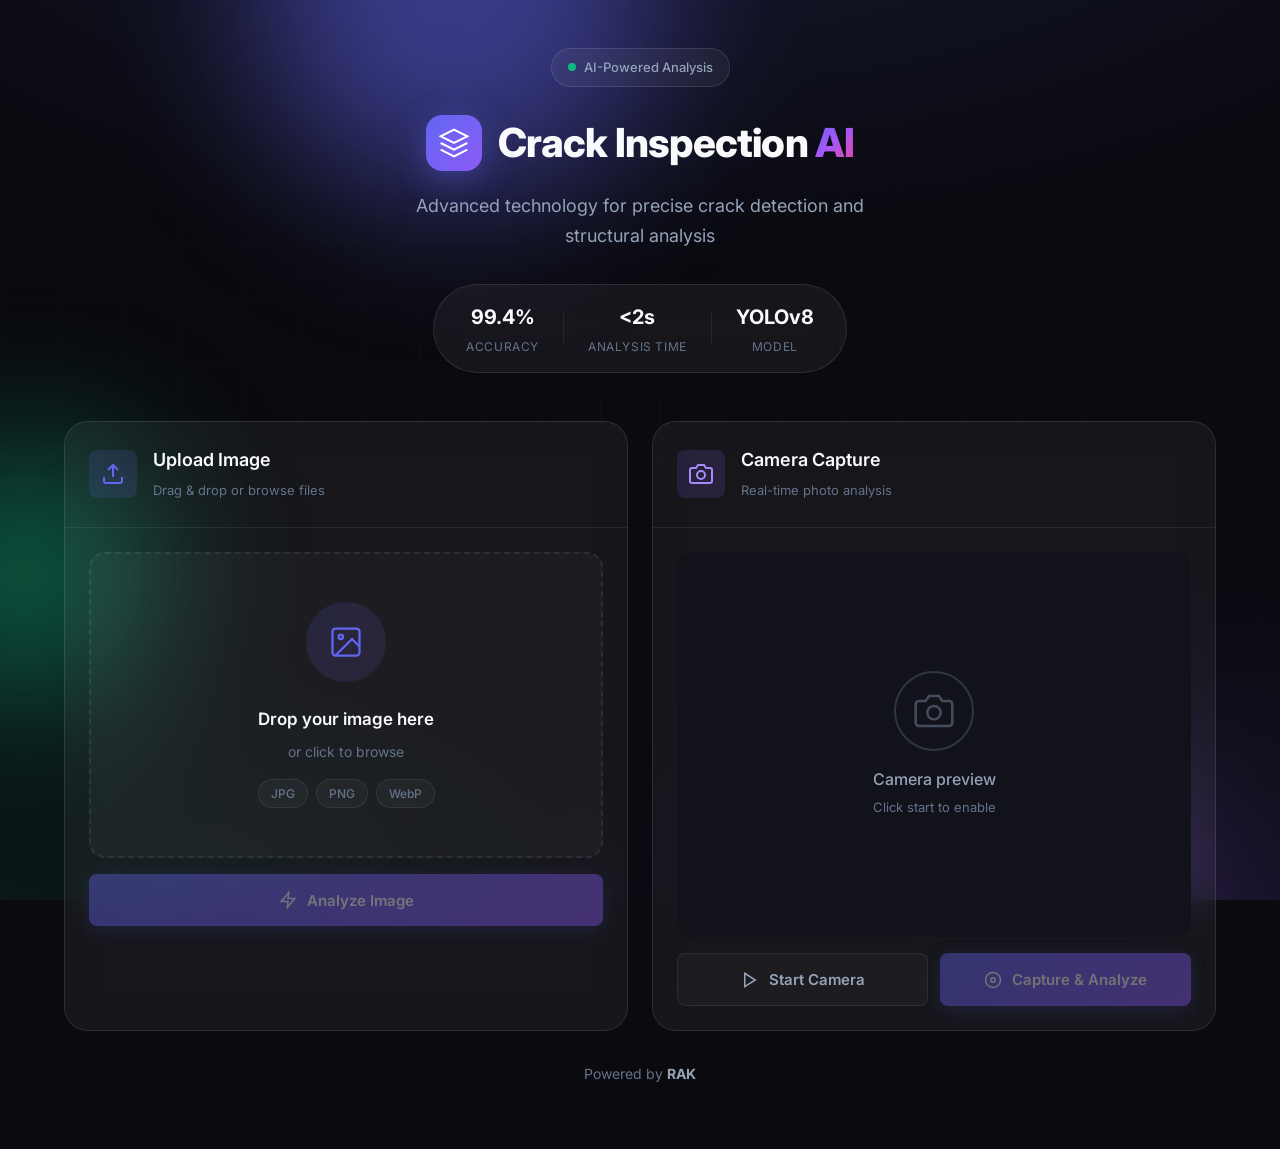
==== commit e1f44ee3: "Update accuracy stat value from 99.2% to 99.4% in index.html" ====
--- a/webapp/index.html
+++ b/webapp/index.html
@@ -2,7 +2,10 @@
 <html lang="en">
   <head>
     <meta charset="UTF-8" />
-    <meta name="viewport" content="width=device-width, initial-scale=1.0" />
+    <meta
+      name="viewport"
+      content="width=device-width, initial-scale=1.0, viewport-fit=cover, maximum-scale=1.0, user-scalable=no"
+    />
     <title>Crack Inspection AI - Intelligent Defect Detection</title>
     <link rel="stylesheet" href="styles.css" />
     <link rel="preconnect" href="https://fonts.googleapis.com" />
@@ -54,7 +57,7 @@
         <!-- Stats -->
         <div class="stats-bar">
           <div class="stat">
-            <span class="stat-value">99.2%</span>
+            <span class="stat-value">99.4%</span>
             <span class="stat-label">Accuracy</span>
           </div>
           <div class="stat-divider"></div>
--- a/webapp/styles.css
+++ b/webapp/styles.css
@@ -1122,6 +1122,7 @@
 @media (max-width: 768px) {
   .container {
     padding: 1.5rem 1rem;
+    padding-bottom: calc(1.5rem + env(safe-area-inset-bottom, 0px));
   }
 
   .header {
@@ -1169,12 +1170,15 @@
 
   .btn {
     padding: 1rem;
+    min-height: 48px;
+    -webkit-tap-highlight-color: transparent;
   }
 
   .toast {
     left: 1rem;
     right: 1rem;
     transform: none;
+    bottom: calc(1rem + env(safe-area-inset-bottom, 0px));
   }
 
   @keyframes toastSlideUp {
@@ -1205,6 +1209,152 @@
   }
 }
 
+/* iPhone specific fixes */
+@media screen and (max-width: 428px) {
+  .container {
+    padding: 1rem 0.75rem;
+    padding-top: calc(1rem + env(safe-area-inset-top, 0px));
+    padding-bottom: calc(1rem + env(safe-area-inset-bottom, 0px));
+  }
+
+  .cards-grid {
+    grid-template-columns: 1fr;
+    gap: 1rem;
+  }
+
+  .card-body {
+    padding: 1rem;
+    gap: 0.875rem;
+  }
+
+  .card-header {
+    padding: 1rem;
+  }
+
+  /* Ensure buttons are always visible and tappable */
+  .btn {
+    display: flex !important;
+    visibility: visible !important;
+    opacity: 1;
+    min-height: 52px;
+    padding: 0.875rem 1rem;
+    font-size: 0.9375rem;
+    width: 100%;
+    -webkit-appearance: none;
+    appearance: none;
+    -webkit-tap-highlight-color: transparent;
+    touch-action: manipulation;
+  }
+
+  .btn:disabled {
+    opacity: 0.5;
+    display: flex !important;
+    visibility: visible !important;
+  }
+
+  .camera-controls {
+    display: flex;
+    flex-direction: column;
+    gap: 0.75rem;
+  }
+
+  .camera-controls .btn {
+    width: 100%;
+  }
+
+  .result-actions {
+    display: flex;
+    flex-direction: column;
+    gap: 0.75rem;
+  }
+
+  .result-actions .btn {
+    width: 100%;
+  }
+
+  /* Upload area adjustments */
+  .upload-area {
+    padding: 1.5rem 1rem;
+  }
+
+  .upload-icon-wrapper {
+    width: 56px;
+    height: 56px;
+    margin-bottom: 1rem;
+  }
+
+  .upload-icon {
+    width: 24px;
+    height: 24px;
+  }
+
+  .upload-area p {
+    font-size: 1rem;
+  }
+
+  .upload-formats {
+    gap: 0.375rem;
+  }
+
+  .format-tag {
+    padding: 0.2rem 0.5rem;
+    font-size: 0.6875rem;
+  }
+
+  /* Camera container */
+  .camera-container {
+    aspect-ratio: 4/3;
+    min-height: 200px;
+  }
+
+  /* Preview container */
+  .preview-container img {
+    height: 180px;
+  }
+
+  /* Stats bar */
+  .stats-bar {
+    padding: 0.75rem 1rem;
+    gap: 0.75rem;
+    width: 100%;
+    display: flex;
+    justify-content: space-around;
+  }
+
+  .stat-value {
+    font-size: 1rem;
+  }
+
+  .stat-label {
+    font-size: 0.6875rem;
+  }
+
+  /* Header */
+  .logo h1 {
+    font-size: 1.5rem;
+  }
+
+  .subtitle {
+    font-size: 0.9375rem;
+    padding: 0 0.5rem;
+  }
+
+  .badge {
+    font-size: 0.75rem;
+    padding: 0.375rem 0.75rem;
+  }
+
+  /* Result card */
+  .result-image-container img {
+    max-height: 250px;
+  }
+
+  /* Fix card hover causing visibility issues on touch */
+  .glass-card:hover {
+    transform: none;
+  }
+}
+
 /* Accessibility */
 @media (prefers-reduced-motion: reduce) {
   *,
